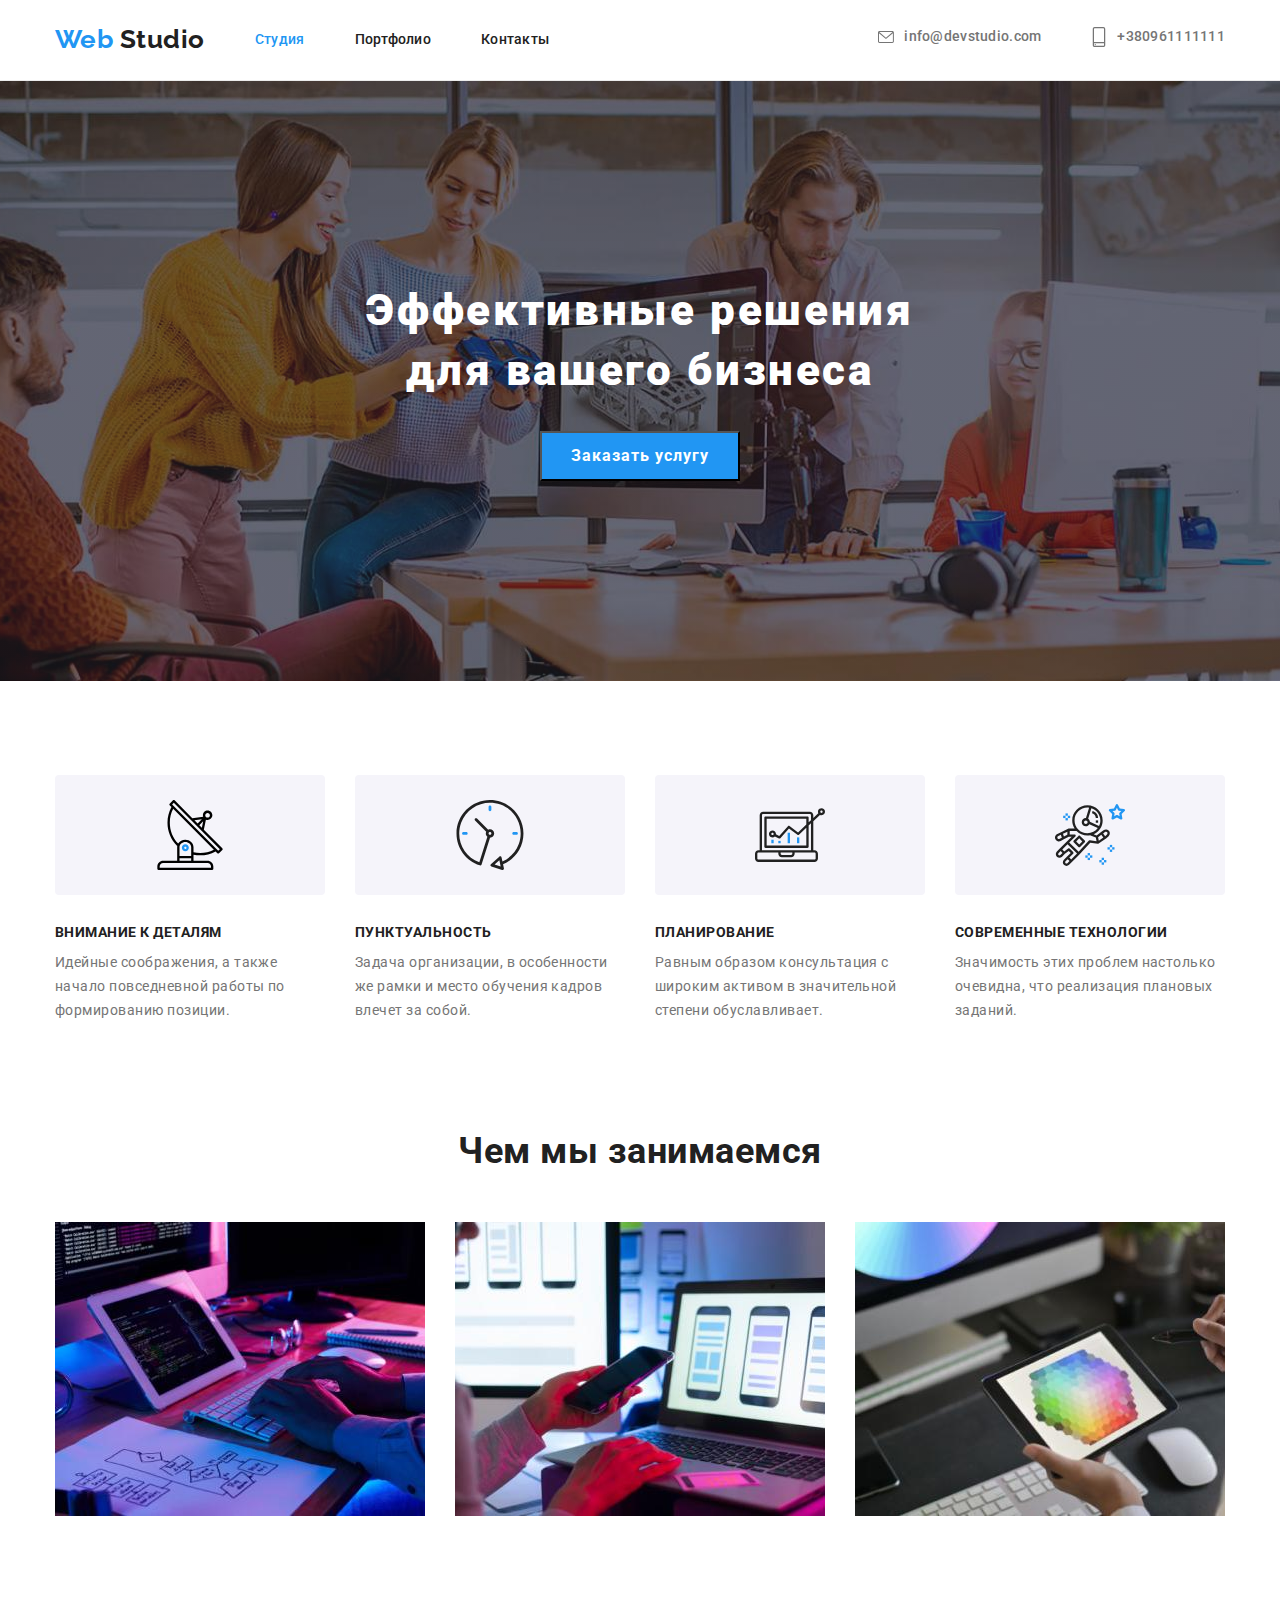
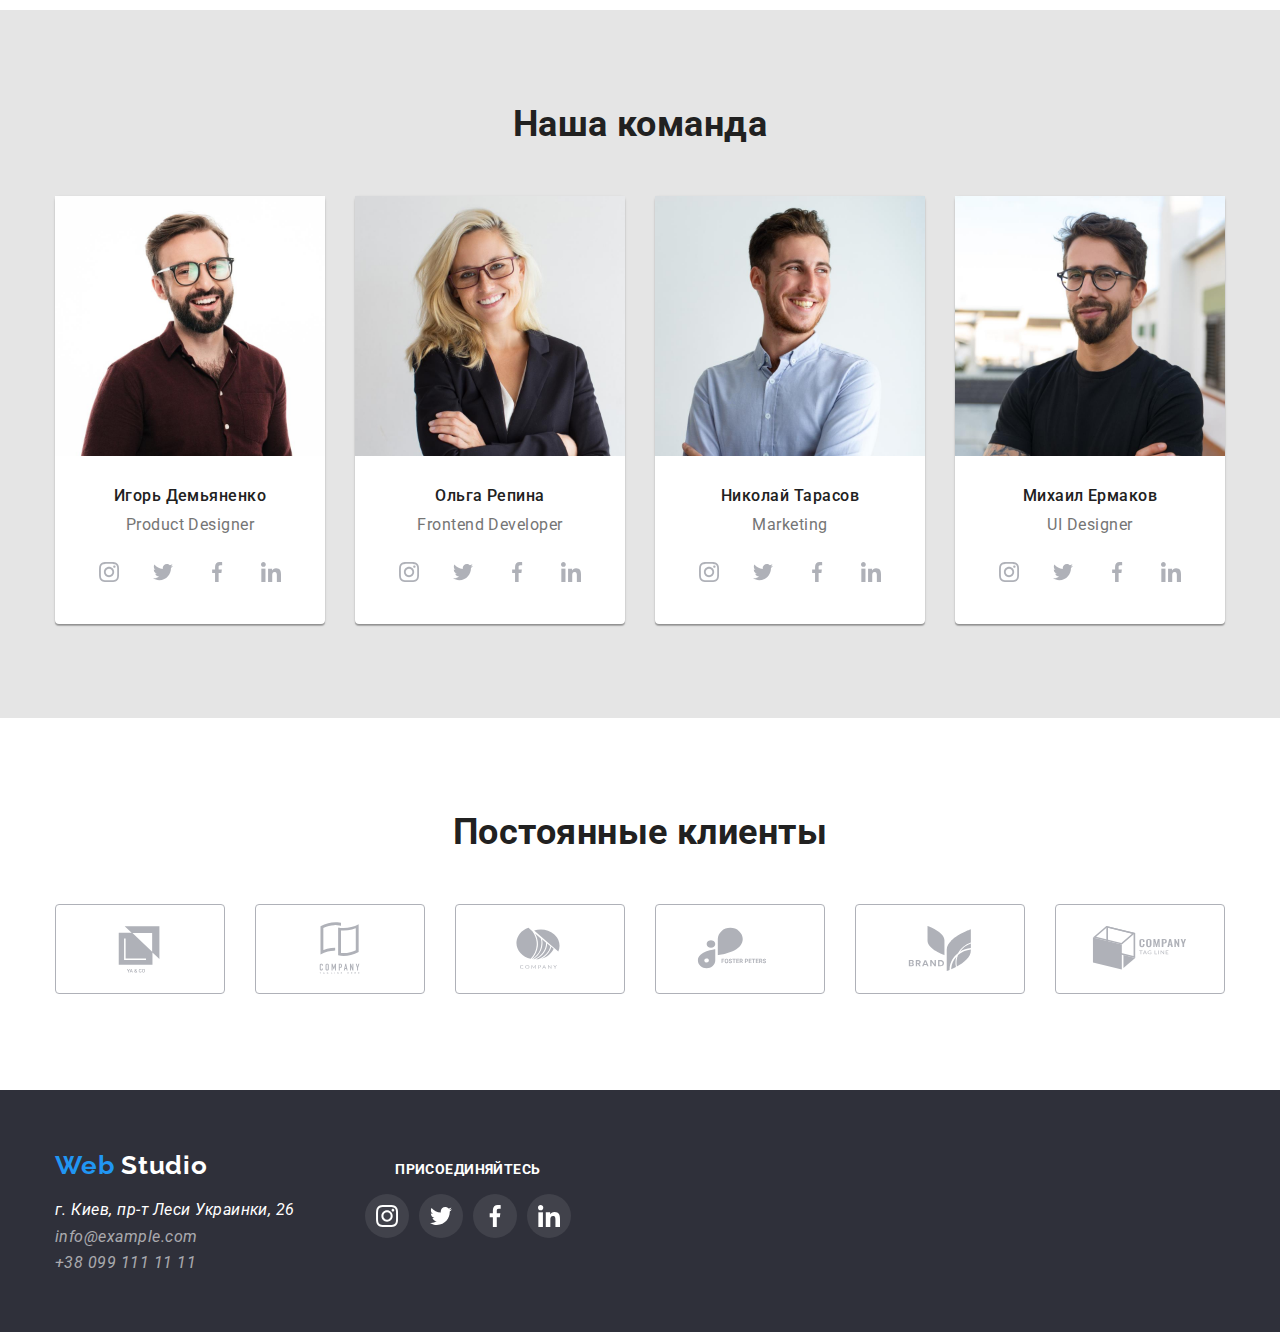
==== index.html @ d5e503a8 "Копирует 4ю работу" ====
<!DOCTYPE html>
<html lang="en">
  <head>
    <meta charset="UTF-8" />
    <meta http-equiv="X-UA-Compatible" content="IE=edge" />
    <meta name="viewport" content="width=device-width, initial-scale=1.0" />
    <title>HW2</title>

  <!-- Шрифты -->
  <link rel="preconnect" href="https://fonts.googleapis.com">
  <link rel="preconnect" href="https://fonts.gstatic.com" crossorigin>
  <link href="https://fonts.googleapis.com/css2?family=Raleway:wght@700&family=Roboto:wght@400;500;700;900&display=swap" rel="stylesheet">

  <!--Нормализатор-->
  <link rel="stylesheet" href="./CSS/modern-normalize.css">

  <!--Стили-->
  <link rel="stylesheet" href="./CSS/styles.css">
  </head>


  <body>
    
    <!-----------------------Хедер----------------------------->
    
      <header class="header">
        <div class="container header-container">

          <!-- Text WebStudio-->
          <div class="logo" >
            <a href="./index.html" class="header-logo"> <span class="header-web">Web</span>  Studio</a>
          </div>

          <nav class="nav header-box-left">
            <!-- Навигация-->
            <ul class="header-list-navigation list">
              <li class="header-item"><a class="header-link current" href="./index.html" >Студия </a></li>
              <li class="header-item"><a class="header-link" href="./portfolio.html">Портфолио</a></li>
              <li class="header-item"><a class="header-link" href="./contacts.html" >Контакты </a></li>
            </ul>
          </nav>
          
          <!-- Контакты-->
          <div class="header-box-right">
            <ul class="header-contacts-list list"> 
              <li class="header-item mail"><a href="mailto:info@devstudio.com" class="header-contacts-link">
                <svg class="header-icon" width=16px height=20px> <use class="header-mail-icon" href='./images/icons.svg#icon-envelope'></use> </svg>
                info@devstudio.com</a>  </li>
              <li class="header-item tel"><a href="tel:+380961111111" class="header-contacts-link">
                <svg class="header-icon" width=16px height=20px>
                  <use class="header-tel-icon" href='./images/icons.svg#icon-smartphone'></use>
                </svg>
                +380961111111 </a></li>

              
            </ul>
          </div>
        </div>
      </header>
    


    <main>
      <!---------------------Герой----------------------------->
      
      <section class="hero">
        <div class="container">
          <h2 class="hero-title">Эффективные решения <br> для вашего бизнеса</h2>
      
          <button type="button" class="hero-button">Заказать услугу</button>
      
        </div>
      </section>

      <!------------------------Особенности -------------------->
      <section class="feature section"> 
        <div class="container feature">
          <h2  class="visibility">Скрытый заголовок </h2>
          

          <!-- Feature 1-->
          <ul class="feature-list list"> 
            <li class="feature-item">
              <div class="feature-container">
                <div class="feature-icon-container">
                  <svg class="feature-icon" width=70px height=70px >
                    <use class="feature-icon-antenna" href='./images/icons.svg#icon-antenna' ></use>
                    </svg>
                </div>
                <h3 class="feature-title">Внимание к деталям</h3>
                <p class="feature-text"
                >Идейные соображения, а также начало повседневной работы по
                формированию позиции.</p>
              </div>
            </li>
            
            
        
          <!-- Feature 2-->
            <li class="feature-item">
              <div class="feature-container">
                <div class="feature-icon-container">
                  <svg class="feature-icon" width=70px height=70px>
                    <use class="feature-" href='./images/icons.svg#icon-clock' ></use>
                  </svg>
                </div>
                <h3 class="feature-title">Пунктуальность</h3>
                <p class="feature-text">Задача организации, в особенности же рамки и место обучения кадров
                влечет за собой.</p>
              </div>
            </li>
          
            <!-- Feature 3-->
            
            <li class="feature-item">
              <div class="feature-container">
                <div class="feature-icon-container">
                  <svg class="feature-icon" width=70px height=70px>
                    <use class="feature-" href='./images/icons.svg#icon-diagram' ></use>
                  </svg>
                </div>
                <h3 class="feature-title">Планирование</h3>
                <p class="feature-text">Равным образом консультация с широким активом в значительной степени
                обуславливает.</p>
            </div>
            </li>
          
            <!-- Feature 4-->
            <li class="feature-item">
              <div class="feature-container">
                <div class="feature-icon-container">
                  <svg class="feature-icon" width=70px height=70px>
                    <use class="feature-" href='./images/icons.svg#icon-astronaut' ></use>
                  </svg>
                </div>
                <h3 class="feature-title">Современные технологии</h3>
                <p class="feature-text">Значимость этих проблем настолько очевидна, что реализация плановых
                заданий.</p>
              </div>
            </li>
          
          </ul>
        </div>
      </section>


      <!---------------------- Чем мы занимаемся---------------->
      <section class="about section">
        <div class="container about">
          <h2 class="about-title section-title">Чем мы занимаемся</h2>
          <ul class="about-list list">
            <li class="about-item">
              <img class="img" src="images/box1.jpg" alt="работа с кодом" width="370"  height="294" />
            </li>
            <li class="about-item">
              <img class="img" src="images/box2.jpg" alt="разработка приложения" width="370" height="294" />
            </li>
            <li class="about-item">
              <img class="img" src="images/box3.jpg" alt="разработка дизайна" width="370" height="294" />
            </li>
          </ul>
        </div>
      </section>


      <!-------------------------Наша команда----------------->
      <section class="section team">
        <div class="container team">
          <h2 class="team-pretitle section-title">Наша команда</h2>
          <!--Команда 4 фотки с подписью-->
          <ul class="team-list list">
            <li class="team-item">
                <img class="img" class="team-picture" src="images/team-card1.jpg" alt="фото сотрудника" width="270"  />
              <div class="team-card">
                <h3 class="team-title">Игорь Демьяненко</h3>
                <p class="team-text">Product Designer</p>
                <ul class="social-list list">
                  <li class="social-item">
                    <a class="social-link" href="./index.html">
                      <svg class="social-box" width=20px height=20px >
                        <use class="social-icon" href='./images/icons.svg#icon-instagram'></use>
                      </svg>
                    </a>  
                  </li>

                  <li class="social-item">
                    <a class="social-link" href="./index.html">
                        <svg class="social-box" width=20px height=20px >
                          <use class="social-icon" href='./images/icons.svg#icon-twitter'></use>
                        </svg>
                    </a>  
                  </li>

                  <li class="social-item">
                    <a class="social-link" href="./index.html">
                        <svg class="social-box" width=20px height=20px >
                          <use class="social-icon" href='./images/icons.svg#icon-facebook'></use>
                        </svg>
                    </a>  
                  </li>

                  <li class="social-item">
                    <a class="social-link" href="./index.html">
                        <svg class="social-box" width=20px height=20px >
                          <use class="social-icon" href='./images/icons.svg#icon-linkedin'></use>
                        </svg>
                    </a>  
                  </li>
                </ul>
              </div>
            </li>
            <li class="team-item">
                <img class="img" class="team-picture" src="images/team-card2.jpg" alt="фото сотрудника" width="270" />
              <div class="team-card">
                <h3 class="team-title">Ольга Репина</h3>
                <p class="team-text">Frontend Developer</p>
                <ul class="social-list list">
                  <li class="social-item">
                    <a class="social-link" href="./index.html">
                      <svg class="social-box" width=20px height=20px >
                        <use class="social-icon" href='./images/icons.svg#icon-instagram'></use>
                      </svg>
                    </a>      
                  </li>

                  <li class="social-item">
                    <a class="social-link" href="./index.html">
                      <svg class="social-box" width=20px height=20px >
                        <use class="social-icon" href='./images/icons.svg#icon-twitter'></use>
                      </svg>
                  </a>   
                  </li>

                  <li class="social-item">
                    <a class="social-link" href="./index.html">
                      <svg class="social-box" width=20px height=20px >
                        <use class="social-icon" href='./images/icons.svg#icon-facebook'></use>
                      </svg>
                  </a>  
                  </li>

                  <li class="social-item">
                    <a class="social-link" href="./index.html">
                      <svg class="social-box" width=20px height=20px >
                        <use class="social-icon" href='./images/icons.svg#icon-linkedin'></use>
                      </svg>
                  </a>   
                  </li>
                </ul>
              </div>
            </li>
            <li class="team-item">
                <img class="img" class="team-picture" src="images/team-card3.jpg" alt="фото сотрудника" width="270" />
              <div class="team-card">
                <h3 class="team-title">Николай Тарасов</h3>
                <p class="team-text">Marketing</p>
                <ul class="social-list list">
                  <li class="social-item">
                    <a class="social-link" href="./index.html">
                      <svg class="social-box" width=20px height=20px >
                        <use class="social-icon" href='./images/icons.svg#icon-instagram'></use>
                      </svg>
                    </a>      
                  </li>

                  <li class="social-item">
                    <a class="social-link" href="./index.html">
                      <svg class="social-box" width=20px height=20px >
                        <use class="social-icon" href='./images/icons.svg#icon-twitter'></use>
                      </svg>
                  </a>  
                  </li>

                  <li class="social-item">
                    <a class="social-link" href="./index.html">
                      <svg class="social-box" width=20px height=20px >
                        <use class="social-icon" href='./images/icons.svg#icon-facebook'></use>
                      </svg>
                  </a> 
                  </li>

                  <li class="social-item">
                    <a class="social-link" href="./index.html">
                      <svg class="social-box" width=20px height=20px >
                        <use class="social-icon" href='./images/icons.svg#icon-linkedin'></use>
                      </svg>
                  </a>    
                  </li>
                </ul>
              </div>
            </li>
            <li class="team-item">
                <img class="img" class="team-picture" src="images/team-card4.jpg" alt="фото сотрудника" width="270" />
              <div class="team-card">
                <h3 class="team-title">Михаил Ермаков</h3>
                <p class="team-text">UI Designer</p>
                <ul class="social-list list">
                  <li class="social-item">
                    <a class="social-link" href="./index.html">
                      <svg class="social-box" width=20px height=20px >
                        <use class="social-icon" href='./images/icons.svg#icon-instagram'></use>
                      </svg>
                    </a>     
                  </li>

                  <li class="social-item">
                    <a class="social-link" href="./index.html">
                      <svg class="social-box" width=20px height=20px >
                        <use class="social-icon" href='./images/icons.svg#icon-twitter'></use>
                      </svg>
                  </a>  
                  </li>

                  <li class="social-item">
                    <a class="social-link" href="./index.html">
                      <svg class="social-box" width=20px height=20px >
                        <use class="social-icon" href='./images/icons.svg#icon-facebook'></use>
                      </svg>
                  </a> 
                  </li>

                  <li class="social-item">
                    <a class="social-link" href="./index.html">
                      <svg class="social-box" width=20px height=20px >
                        <use class="social-icon" href='./images/icons.svg#icon-linkedin'></use>
                      </svg>
                  </a>   
                  </li>
                </ul>
              </div>
            </li>
          </ul>
        </div>
      </section>



      <!-- ------------------Клиенты компании--------------- -->

    <section class="clients section">
      <div class="clients container">
        <h2 class="section-title">Постоянные клиенты</h2>
        <ul class="clients-list list">
          <li class="clients-item">
            <a href="" class="clients-link">
              <svg class="clients-icon" width=106px height=60px>
                <use class="clienta-icon-company" href='./images/icons.svg#icon-Logo1'></use>
              </svg>
            </a>
          </li>
          <li class="clients-item">
            <a href="" class="clients-link">
              <svg class="clients-icon" width=106px height=60px>
                <use class="clienta-icon-company" href='./images/icons.svg#icon-Logo2'></use>
              </svg>
            </a>
          </li>
          <li class="clients-item">
            <a href="" class="clients-link">
              <svg class="clients-icon" width=106px height=60px>
                <use class="clienta-icon-company" href='./images/icons.svg#icon-Logo3'></use>
              </svg>
            </a>
          </li>
          <li class="clients-item">
            <a href="" class="clients-link">
              <svg class="clients-icon" width=106px height=60px>
                <use class="clienta-icon-company" href='./images/icons.svg#icon-Logo4'></use>
              </svg>
            </a>
          </li>
          <li class="clients-item">
            <a href="" class="clients-link">
              <svg class="clients-icon" width=106px height=60px>
                <use class="clienta-icon-company" href='./images/icons.svg#icon-Logo5'></use>
              </svg>
            </a>
          </li>
          <li class="clients-item">
            <a href="" class="clients-link">
              <svg class="clients-icon" width=106px height=60px>
                <use class="clienta-icon-company" href='./images/icons.svg#icon-Logo6'></use>
              </svg>
            </a>
          </li>
        </ul>
      </div>
    </section>

    </main>



    <!-----------------------------Футер ---------------------->
    <footer class="footer main">
      <div class="container footer">
        <div class="footer-left-container">
          <!-- Text WebStudio-->
          <a href="./index.html" class="footer-logo"> <span class="footer-web">Web</span>  Studio</a>
          <!--Address-->
          <address>
            <ul class="footer-list list">
              <li class="footer-item"><a href="/" class="footer-link address"> г. Киев, пр-т Леси Украинки, 26</a></li>
              <li class="footer-item"><a href="mailto:info@example.com" class="footer-link">info@example.com</a></li>
              <li class="footer-item"><a href="tel:+380991111111" class="footer-link">+38 099 111 11 11</a></li>
            </ul>
          </address>
        </div>
        <div class="footer-right-container">
          <h2 class="footer-title-link">присоединяйтесь</h2>
          <ul class="footer-social-list list">
            <li class="footer-social-item">
              <a href="" class="footer-social-link">
                <svg class="footer-socail-icon" width=22px height=22px>
                  <use class="footer-icon" href='./images/icons.svg#icon-instagram'></use>
                </svg>
              </a>
            </li>
            <li class="footer-social-item">
              <a href="" class="footer-social-link">
                <svg class="footer-socail-icon" width=22px height=22px>
                  <use class="footer-icon" href='./images/icons.svg#icon-twitter'></use>
                </svg>
              </a>
            </li>
            <li class="footer-social-item">
              <a href="" class="footer-social-link">
                <svg class="footer-socail-icon" width=22px height=22px>
                  <use class="footer-icon" href='./images/icons.svg#icon-facebook'></use>
                </svg>
              </a>
            </li>
            <li class="footer-social-item">
              <a href="" class="footer-social-link">
                <svg class="footer-socail-icon" width=22px height=22px>
                  <use class="footer-icon" href='./images/icons.svg#icon-linkedin'></use>
                </svg>
              </a>
            </li>
          </ul>
        </div>
      </div>
    </footer>
  
  </body>
</html>
---- CSS/styles.css ----
/*  цвет основного текста #212121 */
/* Вторичный цвет текста  #757575 */
/* Белый #FFFFFF */
/* Акцент #2196F3;
 */
/* Вторичный цвет фона #E5E5E5 */
/* Третичный цвет фона #2F303A */

/* Portfolio.html 
Фильтр background: #F5F4FA;

*/

:root { 
  --main-text: #212121;
  --second-text: #757575;
  --third-text: #FFFFFF; 

  --main-background: #FFFFFF; 
  --second-background:#E5E5E5; 
  --third-background:#2F303A; 

  --accent:#2196F3;

  --portfolio-filter:#F5F4FA;

  --icon-color: #AFB1B8; 
  --background-icon-color:#F5F4FA;
  
  ; 
}

h1,
h2, 
h3,
h4,
h5, 
h6,
p {
  margin-top: 0;
}

.visibility {
  visibility: hidden;
  margin: 0;
  font-size: 0;
}

.container {
  width: 1200px;
  padding-left: 15px;
  padding-right: 15px;
  margin: 0 auto;
  
}


body {
  background-color: var(--main-background);
  font-family: 'Roboto', sans-serif;
  font-weight: 400;
  color: var(--main-text);

  text-align: left;
  letter-spacing: 0.03em;
  margin: 0;
}

.header-link.current { 
  color: var(--accent);
}

.section {
  padding-bottom: 94px;
}

.img { 
  display: block; 
  max-width:100%; 
  height: auto;
}

/* -----------------Стилизация списков------------------------ */
.list { 
  list-style: none;
  margin: 0;
  padding-inline-start: 0;
}

/* Убирает подчеркивание ссылок */
.nav .header-logo,
.list .header-link, 
.list .header-contacts-link,
.list .footer-link, 
.footer-logo {
  text-decoration: none; 
}



/* -----------------------Хедер------------------------------- */
/*----------------------- Стилизация лого ---------------------*/
.header { 
  border-bottom: 1px solid #ECECEC;
}

.header-container { 
  display: flex;
  align-items: center;
  
  
}


.logo { 
  margin-right: 50px;
}

.header-logo { 
  text-decoration: none;

  color: var(--main-text);
  font-family: Raleway;
  font-size: 26px;
  font-weight: 700;
  line-height: 1.2;
}

.footer-logo { 
  display: inline-block;
  margin-bottom: 20px;

  color: var(--third-text);
  font-family: Raleway;
  font-weight: 700;
  font-size: 26px;
  line-height: 1.2;
  letter-spacing: 0.03em;

}

.header-logo .header-web,
.footer-logo .footer-web {
  color: var(--accent);
}

/* полоска под навигацией   */

/* .header-item .current{ 
  display: flex;
}
.current::after {
  content: '';
  width: 48px;
  height: 4px;
  background-color: var(--accent);
  flex-direction: column;
  margin: 0 auto;

} */




/* --------------------Стилизация навигации------------------- */
.header-link,
.header-contacts-link { 
  color: var(--main-text);
  font-size: 14px;
  font-weight: 500;
  line-height: 1.14;
  letter-spacing: 0.02em;

}

.header {
  padding-top: 24px;
  padding-bottom: 25px;
}

.header-contacts-link { 
  color: var(--second-text);
}

.header-link.now { 
  color: var(--accent);
}

.header-link:hover,
.header-link:focus,
.header-contacts-link:hover, 
.header-contacts-link:focus { 
  color: var(--accent); 
}

/* Работает, но не нравится */

.header-contacts-link:hover .header-icon, 
.header-contacts-link:focus .header-icon { 
  color: var(--accent); 
}

.header-list-navigation, 
.header-contacts-list { 
  display: flex;
  margin: 0;
  padding: 0 ;
}


.header-list-navigation .header-item +.header-item,
.header-contacts-list .header-item + .header-item { 
  margin-left: 50px;
}

.header-box-right { 
  margin-left: auto;
}

.header-link, .header-contacts-link { 
  display: inline-flex;
  align-items: center;
  justify-items: center;
}

.header-icon { 
  margin-right: 10px;
  color: var(--second-text);
}

.header-tel-icon, .header-mail-icon { 
  fill: currentColor;
}

/*----------------------------- Футер------------------------ */
.footer.main { 
  background-color: var(--third-background);
  padding-top: 60px;
  padding-bottom: 60px;
}

.footer-right-container { 
  margin-left: 70px;
  padding-top: 12px;
}



.footer-list .footer-link { 
  color: rgba(255,255,255,0.6) ;
}

.container .address { 
  color: var(--third-text);
}

.container.footer{
  display: flex;
  
}

.footer-item:nth-child(-n+2) {
  margin-bottom: 8px;
  
}

.footer-title-link { 
  font-weight: 700;
  font-size: 14px;
  line-height: 1.14;
  letter-spacing: 0.03em;
  text-transform: uppercase;

  color: var(--third-text);
  margin-bottom: 16px;
  text-align: center;
  
}

.footer-social-list { 
  display: flex;
}

.footer-social-item { 
  width: 44px;
  height: 44px;
  background-color: rgba(225,225,225, 0.1);
  border-radius: 50%;
}
.footer-social-item:nth-child(n+2) { 
  margin-left: 10px;
}


/* Работает но не оч */
.footer-social-link:hover ,
.footer-social-link:focus { 
  background-color: var(--accent);
  border-radius: 50%;
  outline: none;
}



.footer-social-link { 
  display: flex;
  justify-content: center;
  align-items: center;
  height: 44px;
}

.footer-socail-icon { 

  fill: var(--third-text);
}


/* -------------------------Герой--------------------------- */
.hero { 
  color: var(--third-text);
  background-color: var(--third-background);
  text-align: center;

  padding-top: 200px;
  padding-bottom: 200px;

  background-image:
   linear-gradient(rgba(47, 48, 58, 0.4),
   rgba(47, 48, 58, 0.4)),
   url(../images/background.jpg);
  background-repeat: no-repeat;
  background-position: center;
  
}
.hero-title { 
  font-size: 44px;
  font-weight: 900;
  line-height: 1.36;
  letter-spacing: 0.06em;

  margin-top: 0;
  margin-bottom: 0;
}

.hero-button { 
  color: var(--third-text);
  background-color: var(--accent);
  cursor: pointer;


  font-size: 16px;
  font-weight: 700;
  line-height: 1.87;
  letter-spacing: 0.06em;
  text-align: center;

  min-width: 200px ;
  min-height: 50px;
  margin-top: 30px;
}


/* -----------Стилизация заголовков секций h2 ----------------*/
.section-title { 
  text-align: center;

  font-size: 36px;
  font-weight: 700;
  line-height: 1.16;
  color: var(--main-text);
  
  margin-top: 0;
  margin-bottom: 50px;
}

/* --------------------Особенности---------------- */
.feature.section { 
  padding-top: 94px;
}

.feature-list { 
  display: flex;

  margin: 0;

}

.feature-item:nth-child(n+2) {
  margin-left: 30px;
}

.feature-icon-container { 
  display: flex;
  flex-direction: column;
  justify-content: center;
  align-items: center;
  background-color: var(--background-icon-color);
  border-radius: 4px;

  width: 270px;
  height: 120px;

  margin-bottom: 30px;
}


.feature-title { 
  font-size: 14px;
  font-weight: 700;
  line-height: 1.14;
  text-transform: uppercase;

  margin: 0 0 10px 0;
}


.feature-text {
  color: var(--second-text);
  font-size: 14px;
  line-height: 1.71;

 }

 /* ----------------------Чем мы занимаемся------------------- */
 .about-list { 
   display: flex;

   margin: 0;

 }

 .about-item:nth-child(n+2) {
  margin-left: 30px;
}


 /* --------------------------Наша команда-------------- */
.section.team { 
  padding-top: 94px;
}

 .team-pretitle { 
  margin-bottom: 50px;
}

.team-card { 
  margin-top: 30px;
  margin-bottom: 30px;
}

 .team { 
   background-color: var(--second-background);
 }

 .team-list {
   display: flex;

 
 }

.team-item {
   background-color: var(--main-background);
   border-radius: 4px;

   box-shadow: 0px 1px 3px #0000001F, 0px 1px 1px #00000024, 
   0px 2px 1px #00000033;
 } 

 

.team-item:nth-child(n+2) {
  margin-left: 30px;
}

 .team-title { 
  font-size: 16px;
  font-weight: 500;
  line-height: 1.19;
  text-align: center;

  margin: 0 0 10px 0;
 }

 .team-text { 
  color: var(--second-text);
  font-size: 16px;
  line-height: 1.19;
  text-align: center;

  padding: 0;
  margin: 0 0 16px 0;
 }

 .team-picture { 
   margin: 0 0 16px 0;
 }

 .social-list { 
   display: flex;
   justify-content: center;
 }

 

.social-item { 
  /* display: inline-flex;
  justify-content: center;
  align-items: center; */
  
  width: 44px;
  height: 44px;
  
  border-radius: 50%; 
}


.social-item:nth-child(n+2) { 
  margin-left: 10px;
}

.social-link { 
  display: flex;
  justify-content: center;
  align-items: center;
  
  width: 44px;
  height: 44px;
}


/* Работает но не нравится */
.social-link:hover,
.social-link:focus { 
  outline: none;
  border-radius: 50%;
  background-color: var(--accent);
}

.social-link:hover .social-box,
.social-link:focus .social-box { 
  fill: var(--third-text);
}

.social-box { 
  fill: var(--icon-color);
 
}


/*-------------------------Клиенты компании------------------*/
.clients.section { 
  padding-top: 94px;
} 

.clients-list { 
  display: flex;
}
.clients-item { 
  width: 170px;
  height: 92px;
  
}
.clients-item:nth-child(n+2) { 
  margin-left: 30px;
}

.clients-link:hover .clients-icon,
.clients-link:focus .clients-icon { 
  fill: var(--accent);
}

.clients-link:hover, .clients-link:focus {
  outline: none;
  border: 1px solid rgba(33, 150, 243, 1);
 }

.clients-link { 
  display: flex;
  justify-content: center;
  align-items: center;
  height: 90px;
  border: 1px solid var(--icon-color);
  border-radius: 4px;
}

.clients-icon { 
  fill: var(--icon-color);
}




/*-------------- Portfolio.html Стилизация фильтра------------ */

.filter-list { 
  display: flex;
  margin-bottom: 50px;
  justify-content: center;
  
}


.filter-item:nth-child(n+2) {
  margin-left: 30px;
}

.list .filter-btn:hover, .list .filter-btn:focus { 
  outline: none;
  background-color: var(--accent);
  color: var(--third-text);
  box-shadow: 0px 3px 1px #0000001A, 0px 1px 2px #00000014, 
    0px 2px 2px #0000001F;
}

.list .filter-btn{
  font-size: 16px;
  font-weight: 500;
  line-height: 1.62;
  text-align: center;

  cursor:pointer; 

  border: 0;
  padding: 6px 22px;
  border-radius: 4px;
}


/*---------------------------- Стилизация портфолио---------- */
.filter { 
  padding-top: 94px;
  padding-bottom: 94px;
}

.portfolio-list {
  display: flex;
  flex-wrap: wrap;
}

.portfolio-item:not(:nth-child(3n+1)) { 
  margin-left: 30px;
}

.portfolio-item { 
  margin-bottom: 50px;
}

.portfolio-item:nth-last-child(-n+3) { 
  margin-bottom: 0;
}

.portfolio-link:hover, 
.portfolio-link:focus { 
  outline: none;
  box-shadow: 0px 1px 1px #0000001F,
  0px 4px 4px #0000000F, 
  1px 4px 6px #00000029  ;
}


.portfolio-link {
  display: block;
  text-decoration: none;
  color: var(--main-text);
}

.portfolio-img {
  display: inline-block;
  margin: 0;
  padding: 0;
}

.portfolio-item { 
  border: 1px solid #EEEEEE;
}

.portfolio-card { 
  padding-top: 20px;
  padding-bottom: 20px;
  padding-left: 24px;
  padding-right: 24px;
}

.portfolio-title{
font-size: 18px;
font-weight: 700;
line-height: 2;
text-align: left;

margin: 0;

}

.portfolio-text { 
  color: var(--second-text);
  font-size: 16px;
  line-height: 1.87;
  text-align: left;

  margin: 0;
}
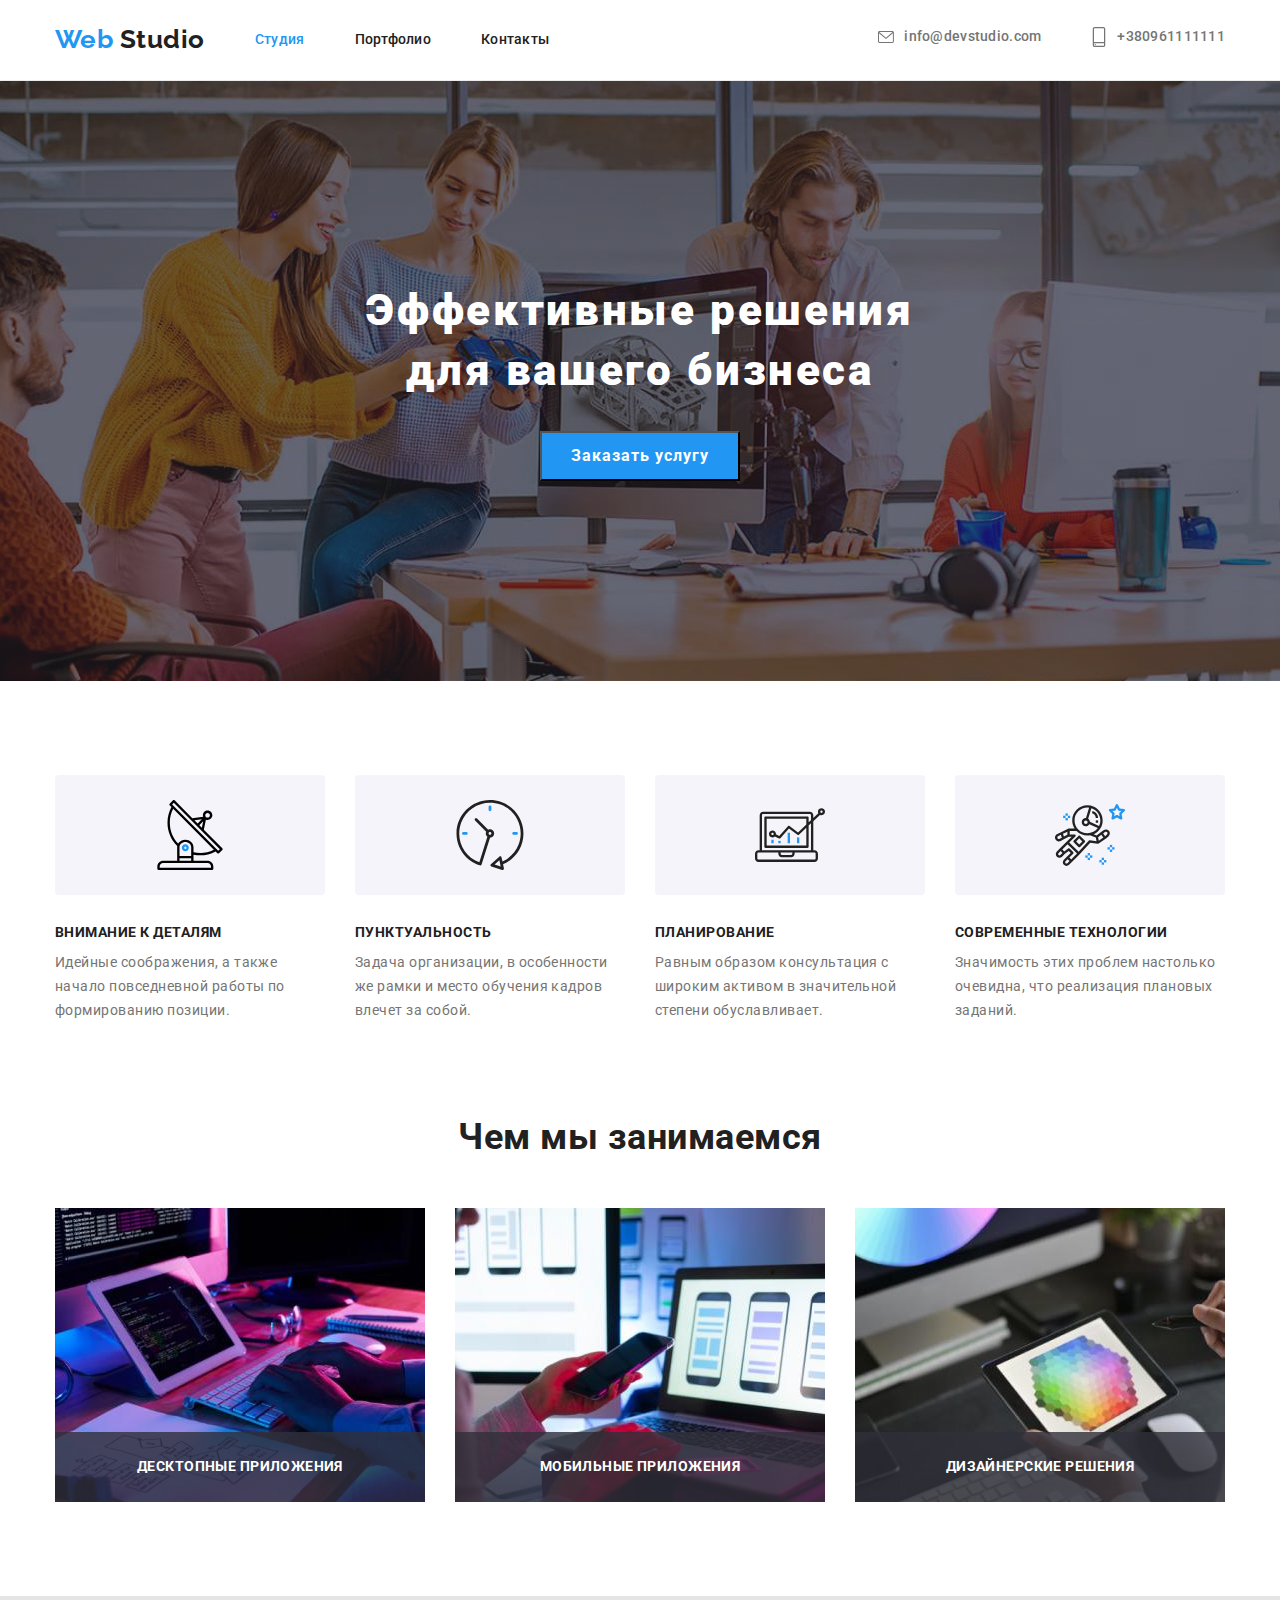
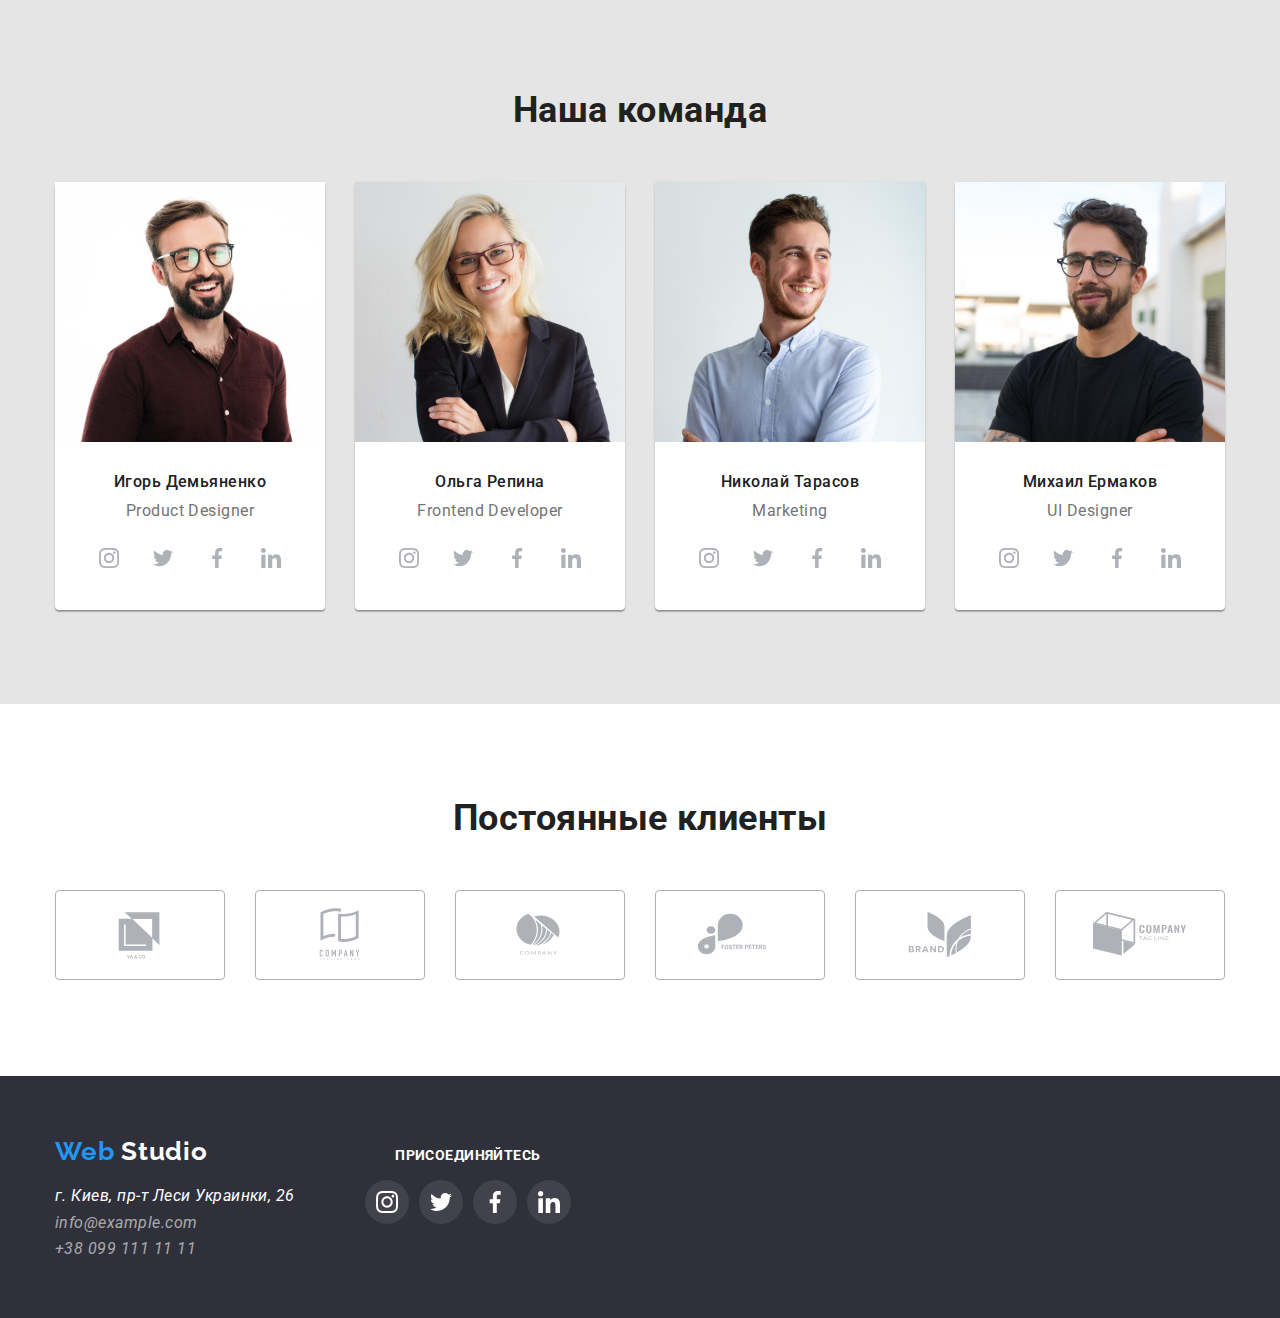
==== commit 5a29a5c3: "Оверлей портфолио" ====
--- a/index.html
+++ b/index.html
@@ -150,13 +150,22 @@
           <h2 class="about-title section-title">Чем мы занимаемся</h2>
           <ul class="about-list list">
             <li class="about-item">
-              <img class="img" src="images/box1.jpg" alt="работа с кодом" width="370"  height="294" />
+              <div class="about-meta">
+                <img class="img" src="images/box1.jpg" alt="работа с кодом" width="370"  height="294" />
+                <p class="about-label">Десктопные приложения</p>
+              </div>
             </li>
             <li class="about-item">
-              <img class="img" src="images/box2.jpg" alt="разработка приложения" width="370" height="294" />
+              <div class="about-meta">
+                <img class="img" src="images/box2.jpg" alt="разработка приложения" width="370" height="294" />
+                <p class="about-label">Мобильные приложения</p>
+              </div>
             </li>
             <li class="about-item">
-              <img class="img" src="images/box3.jpg" alt="разработка дизайна" width="370" height="294" />
+              <div class="about-meta">
+                <img class="img" src="images/box3.jpg" alt="разработка дизайна" width="370" height="294" />
+                <p class="about-label">Дизайнерские решения</p>
+              </div>
             </li>
           </ul>
         </div>
--- a/CSS/styles.css
+++ b/CSS/styles.css
@@ -38,6 +38,7 @@
 h6,
 p {
   margin-top: 0;
+  margin-bottom: 0;
 }
 
 .visibility {
@@ -433,6 +434,26 @@
   margin-left: 30px;
 }
 
+.about-meta { 
+  position: relative;
+}
+
+.about-label { 
+  position: absolute;
+  bottom: 0;
+  padding: 27px;
+
+  width: 100%;
+  background-color: rgba(48,48,58,0.8);
+  color: var(--third-text);
+
+  font-weight: 700;
+  font-size: 14px;
+  line-height: 1.14;
+  text-align: center;
+  letter-spacing: 0.03em;
+  text-transform: uppercase;
+}
 
  /* --------------------------Наша команда-------------- */
 .section.team { 
@@ -643,11 +664,13 @@
 
 .portfolio-item { 
   margin-bottom: 50px;
+  width: 370px;
 }
 
 .portfolio-item:nth-last-child(-n+3) { 
   margin-bottom: 0;
 }
+
 
 .portfolio-link:hover, 
 .portfolio-link:focus { 
@@ -655,7 +678,40 @@
   box-shadow: 0px 1px 1px #0000001F,
   0px 4px 4px #0000000F, 
   1px 4px 6px #00000029  ;
-}
+
+}
+
+.portfolio-link:hover .portfolio-meta, 
+.portfolio-link:focus .portfolio-meta { 
+  transform: translateY(-100%);
+
+}
+
+.portfolio-overlay { 
+  position: relative;
+  overflow: hidden;
+}
+
+.portfolio-meta { 
+  content: '';
+  width: 100%;
+  height: 100%; 
+  position: absolute;
+  background-color: var(--accent); 
+  
+  transform: translateY(100%);
+  transition: transform 250ms cubic-bezier(0.4, 0, 0.2, 1);
+}
+
+.portfolio-hover-text { 
+  padding: 63px 24px;
+
+  font-size: 18px;
+  line-height: 1.56;
+  letter-spacing: 0.03em;
+  color: var(--third-text);
+}
+
 
 
 .portfolio-link {
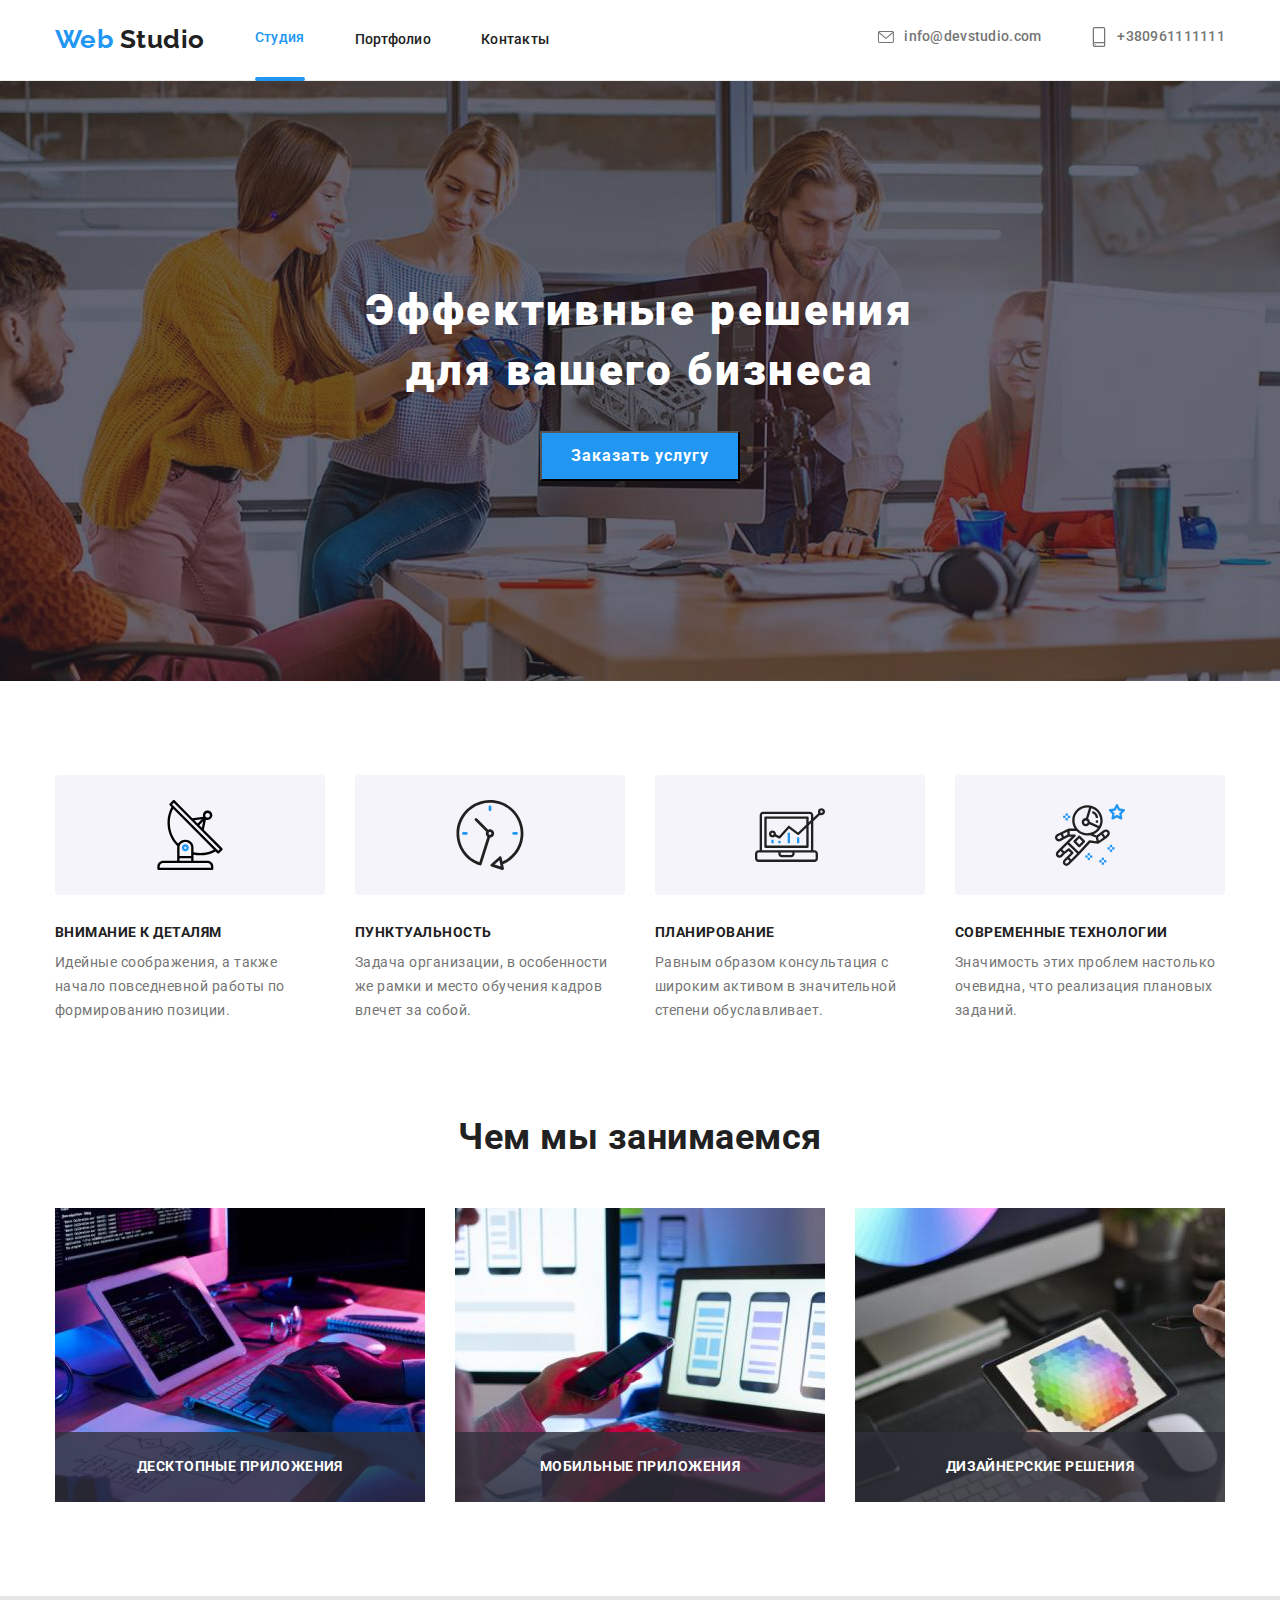
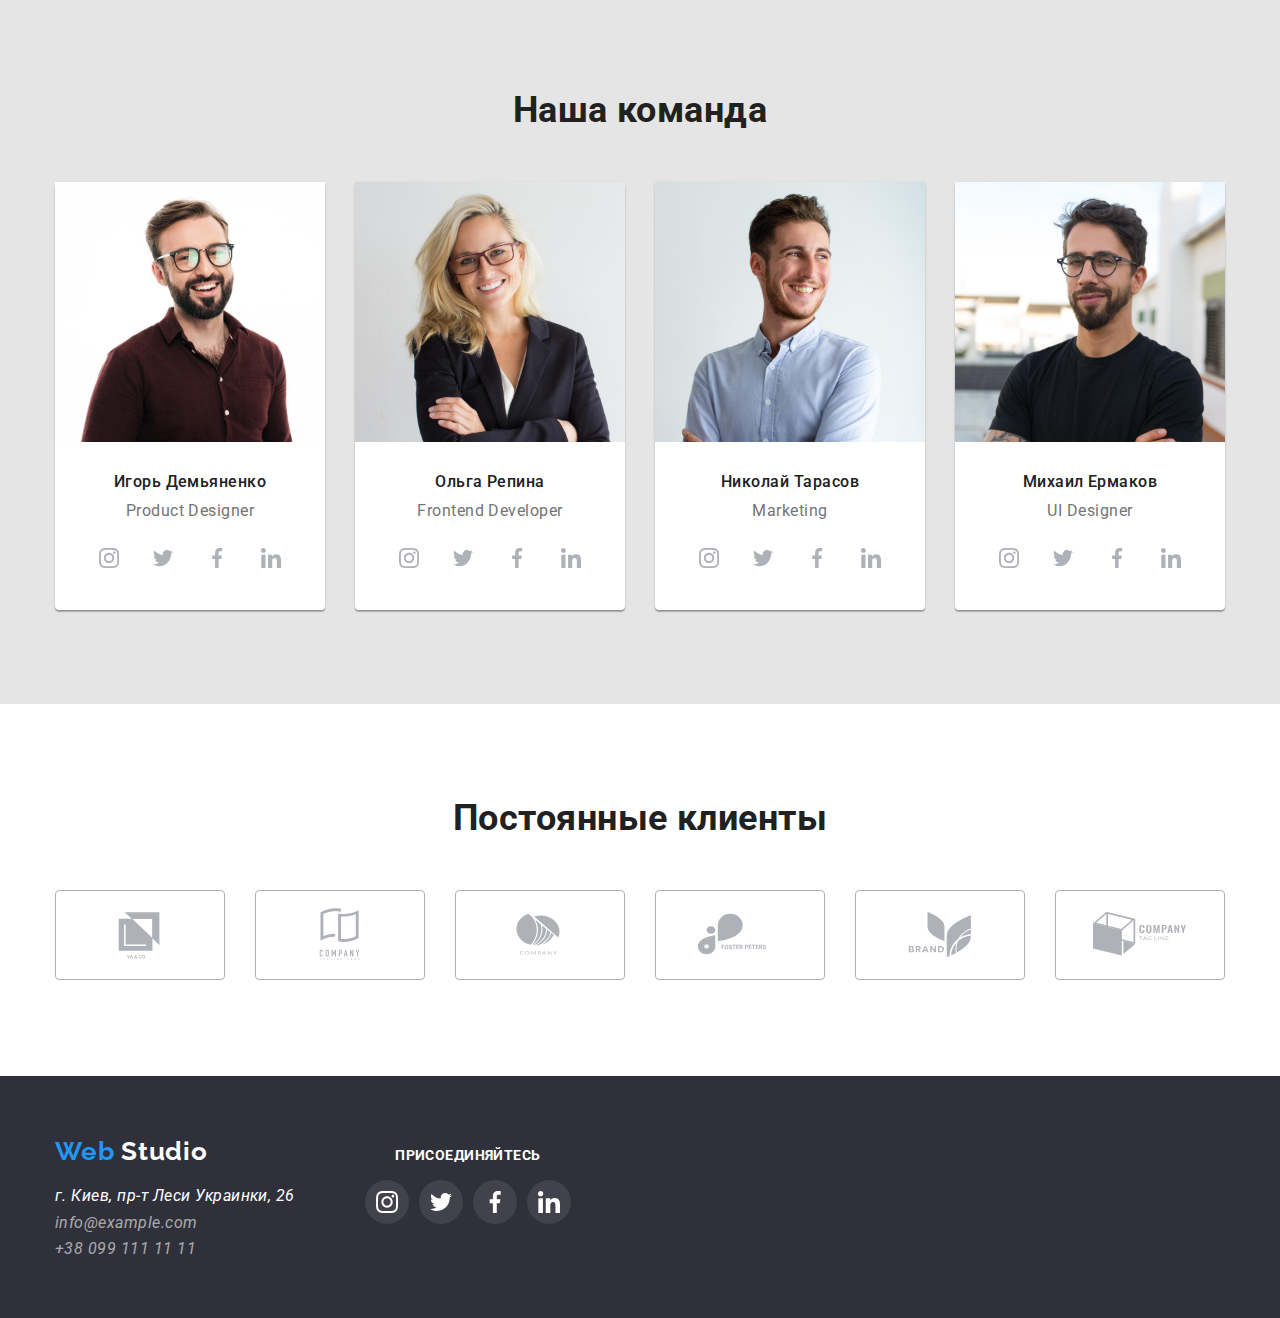
==== commit 6332f157: "Делает полоску навигации" ====
--- a/index.html
+++ b/index.html
@@ -23,40 +23,40 @@
     
     <!-----------------------Хедер----------------------------->
     
-      <header class="header">
-        <div class="container header-container">
-
-          <!-- Text WebStudio-->
-          <div class="logo" >
-            <a href="./index.html" class="header-logo"> <span class="header-web">Web</span>  Studio</a>
-          </div>
-
-          <nav class="nav header-box-left">
-            <!-- Навигация-->
-            <ul class="header-list-navigation list">
-              <li class="header-item"><a class="header-link current" href="./index.html" >Студия </a></li>
-              <li class="header-item"><a class="header-link" href="./portfolio.html">Портфолио</a></li>
-              <li class="header-item"><a class="header-link" href="./contacts.html" >Контакты </a></li>
-            </ul>
-          </nav>
-          
-          <!-- Контакты-->
-          <div class="header-box-right">
-            <ul class="header-contacts-list list"> 
-              <li class="header-item mail"><a href="mailto:info@devstudio.com" class="header-contacts-link">
-                <svg class="header-icon" width=16px height=20px> <use class="header-mail-icon" href='./images/icons.svg#icon-envelope'></use> </svg>
-                info@devstudio.com</a>  </li>
-              <li class="header-item tel"><a href="tel:+380961111111" class="header-contacts-link">
-                <svg class="header-icon" width=16px height=20px>
-                  <use class="header-tel-icon" href='./images/icons.svg#icon-smartphone'></use>
-                </svg>
-                +380961111111 </a></li>
-
-              
-            </ul>
-          </div>
-        </div>
-      </header>
+    <header class="header">
+      <div class="container header-container">
+
+        <!-- Text WebStudio-->
+        <div class="logo" >
+          <a href="./index.html" class="header-logo"> <span class="header-web">Web</span>  Studio</a>
+        </div>
+
+        <nav class="nav header-box-left">
+          <!-- Навигация-->
+          <ul class="header-list-navigation list">
+            <li class="header-item"><a class="header-link current" href="./index.html" >Студия </a></li>
+            <li class="header-item"><a class="header-link" href="./portfolio.html">Портфолио</a></li>
+            <li class="header-item"><a class="header-link" href="./contacts.html" >Контакты </a></li>
+          </ul>
+        </nav>
+        
+        <!-- Контакты-->
+        <div class="header-box-right">
+          <ul class="header-contacts-list list"> 
+            <li class="header-item mail"><a href="mailto:info@devstudio.com" class="header-contacts-link">
+              <svg class="header-icon" width=16px height=20px> <use class="header-mail-icon" href='./images/icons.svg#icon-envelope'></use> </svg>
+              info@devstudio.com</a>  </li>
+            <li class="header-item tel"><a href="tel:+380961111111" class="header-contacts-link">
+              <svg class="header-icon" width=16px height=20px>
+                <use class="header-tel-icon" href='./images/icons.svg#icon-smartphone'></use>
+              </svg>
+              +380961111111 </a></li>
+
+            
+          </ul>
+        </div>
+      </div>
+    </header>
     
 
 
@@ -67,7 +67,7 @@
         <div class="container">
           <h2 class="hero-title">Эффективные решения <br> для вашего бизнеса</h2>
       
-          <button type="button" class="hero-button">Заказать услугу</button>
+          <button data-modal-open type="button" class="hero-button">Заказать услугу</button>
       
         </div>
       </section>
@@ -346,7 +346,7 @@
 
       <!-- ------------------Клиенты компании--------------- -->
 
-    <section class="clients section">
+      <section class="clients section">
       <div class="clients container">
         <h2 class="section-title">Постоянные клиенты</h2>
         <ul class="clients-list list">
@@ -394,11 +394,22 @@
           </li>
         </ul>
       </div>
-    </section>
+      </section>
+
+
+      <!---------------------Модальное окно-------------------->
+
+      <div data-modal class="backdrop is-hidden">
+        <div class="modal">
+          <button data-modal-close class="modal-close" type="button">
+            <svg class="icon-close"  width=11px height=11px >
+              <use class="icon-close-button" href='./images/icons.svg#icon-close-modal'></use>
+            </svg>
+          </button>
+        </div>
+      </div>
 
     </main>
-
-
 
     <!-----------------------------Футер ---------------------->
     <footer class="footer main">
@@ -450,6 +461,8 @@
         </div>
       </div>
     </footer>
-  
+
+
+    <script src="./js/modal.js"></script>
   </body>
 </html>
--- a/CSS/styles.css
+++ b/CSS/styles.css
@@ -27,7 +27,7 @@
   --icon-color: #AFB1B8; 
   --background-icon-color:#F5F4FA;
   
-  ; 
+  --backdrop: rgba(0, 0, 0, 0.2); 
 }
 
 h1,
@@ -81,6 +81,7 @@
   height: auto;
 }
 
+
 /* -----------------Стилизация списков------------------------ */
 .list { 
   list-style: none;
@@ -146,19 +147,24 @@
 }
 
 /* полоска под навигацией   */
-
-/* .header-item .current{ 
-  display: flex;
-}
-.current::after {
+.header-link {
+  position: relative;
+}
+
+.header-item .current{ 
+  display: flex;
+}
+.header-link.current::after {
   content: '';
-  width: 48px;
+  width: 100%;
   height: 4px;
   background-color: var(--accent);
-  flex-direction: column;
-  margin: 0 auto;
-
-} */
+  position: absolute;
+  display: block;
+  bottom: -35px;
+  left: 0;
+  border-radius: 2px;
+}
 
 
 
@@ -172,6 +178,11 @@
   line-height: 1.14;
   letter-spacing: 0.02em;
 
+  transition-property: color;
+  transition-duration: 250ms;
+  transition-timing-function: cubic-bezier(0.4, 0, 0.2, 1);
+  transition-delay: 0;
+
 }
 
 .header {
@@ -180,7 +191,9 @@
 }
 
 .header-contacts-link { 
-  color: var(--second-text);
+  color: var(--second-text); 
+
+  
 }
 
 .header-link.now { 
@@ -297,7 +310,7 @@
 .footer-social-link:hover ,
 .footer-social-link:focus { 
   background-color: var(--accent);
-  border-radius: 50%;
+  
   outline: none;
 }
 
@@ -308,6 +321,12 @@
   justify-content: center;
   align-items: center;
   height: 44px;
+  border-radius: 50%;
+
+  transition-property: background-color, transform;
+  transition-duration: 250ms;
+  transition-timing-function: cubic-bezier(0.4, 0, 0.2, 1);
+  transition-delay: 0;
 }
 
 .footer-socail-icon { 
@@ -524,10 +543,6 @@
  
 
 .social-item { 
-  /* display: inline-flex;
-  justify-content: center;
-  align-items: center; */
-  
   width: 44px;
   height: 44px;
   
@@ -543,9 +558,15 @@
   display: flex;
   justify-content: center;
   align-items: center;
+  border-radius: 50%;
   
   width: 44px;
   height: 44px;
+
+  transition-property: background-color, transform;
+  transition-duration: 250ms;
+  transition-timing-function: cubic-bezier(0.4, 0, 0.2, 1);
+  transition-delay: ;
 }
 
 
@@ -553,7 +574,6 @@
 .social-link:hover,
 .social-link:focus { 
   outline: none;
-  border-radius: 50%;
   background-color: var(--accent);
 }
 
@@ -564,7 +584,11 @@
 
 .social-box { 
   fill: var(--icon-color);
- 
+
+  transition-property: fill, transform;
+  transition-duration: 250ms;
+  transition-timing-function: cubic-bezier(0.4, 0, 0.2, 1);
+  transition-delay: 0;
 }
 
 
@@ -602,10 +626,20 @@
   height: 90px;
   border: 1px solid var(--icon-color);
   border-radius: 4px;
+
+  transition-property:border;
+  transition-duration: 250ms;
+  transition-timing-function: cubic-bezier(0.4, 0, 0.2, 1);
+  transition-delay: 0;
 }
 
 .clients-icon { 
   fill: var(--icon-color);
+
+  transition-property: fill, transform;
+  transition-duration: 250ms;
+  transition-timing-function: cubic-bezier(0.4, 0, 0.2, 1);
+  transition-delay: 0;
 }
 
 
@@ -644,6 +678,11 @@
   border: 0;
   padding: 6px 22px;
   border-radius: 4px;
+
+  transition-property: color, background-color, box-shadow;
+  transition-duration: 250ms;
+  transition-timing-function: cubic-bezier(0.4, 0, 0.2, 1);
+  transition-delay: 0;
 }
 
 
@@ -693,7 +732,6 @@
 }
 
 .portfolio-meta { 
-  content: '';
   width: 100%;
   height: 100%; 
   position: absolute;
@@ -701,6 +739,10 @@
   
   transform: translateY(100%);
   transition: transform 250ms cubic-bezier(0.4, 0, 0.2, 1);
+  transition-property: transform;
+  transition-duration: 250ms;
+  transition-timing-function: cubic-bezier(0.4, 0, 0.2, 1);
+  transition-delay: 0;
 }
 
 .portfolio-hover-text { 
@@ -718,6 +760,11 @@
   display: block;
   text-decoration: none;
   color: var(--main-text);
+
+  transition-property: box-shadow;
+  transition-duration: 250ms;
+  transition-timing-function: cubic-bezier(0.4, 0, 0.2, 1);
+  transition-delay: 0;
 }
 
 .portfolio-img {
@@ -738,24 +785,101 @@
 }
 
 .portfolio-title{
-font-size: 18px;
-font-weight: 700;
-line-height: 2;
-text-align: left;
-
-margin: 0;
-
+  margin: 0;
+
+  font-size: 18px;
+  font-weight: 700;
+  line-height: 2;
+  text-align: left;
 }
 
 .portfolio-text { 
+  margin: 0;
+
   color: var(--second-text);
   font-size: 16px;
   line-height: 1.87;
   text-align: left;
 
-  margin: 0;
-}
-
-
-
-
+  
+}
+
+
+/* --------------------Модальное окно------------------------- */
+
+.is-hidden { 
+  opacity: 0;
+  pointer-events: none;
+  visibility: hidden;
+}
+
+.backdrop { 
+  position: fixed;
+  top: 0;
+  left: 0;
+
+  width: 100%;
+  height: 100%;
+
+  background-color:var(--backdrop);
+
+  transition-property: background-color, opacity, visibility;
+  transition-duration: 250ms;
+  transition-timing-function: cubic-bezier(0.4, 0, 0.2, 1);
+  transition-delay: 0;
+  
+}
+
+.backdrop.is-hidden .modal { 
+  transform: scale(1.5) rotate(180deg) translate(-1000px);
+  transition: transform 250ms;
+}
+
+.modal { 
+  position: absolute;
+  top: 50%;
+  left: 50%;
+  
+  /* transform: scale(1) rotate(0) translate(1000px); */
+  transform: translate(-50%, -50%);
+
+  width: 528px;
+  min-height: 581px;
+
+  background-color:var(--main-background);
+  border-radius: 4px;
+
+ 
+  transition-property: background-color, transform;
+  transition-duration: 250ms;
+  transition-timing-function: cubic-bezier(0.4, 0, 0.2, 1);
+  transition-delay: 0;
+}
+
+.modal-close { 
+  position: absolute;
+  top: 8px;
+  right: 8px;
+
+  width: 30px;
+  height: 30px;
+  border-radius: 50%;
+
+  border: 1px solid rgba(0,0,0, 0.1);
+  background-color: var(--main-background);
+
+  display: flex;
+  justify-content: center;
+  align-items: center;
+  cursor: pointer;
+}
+
+.modal-close:hover .icon-close-button, 
+.modal-close:focus .icon-close-button {
+  fill: var(--accent);
+
+  transition-property: fill;
+  transition-duration: 250ms;
+  transition-timing-function: cubic-bezier(0.4, 0, 0.2, 1);
+  transition-delay: 0;
+}